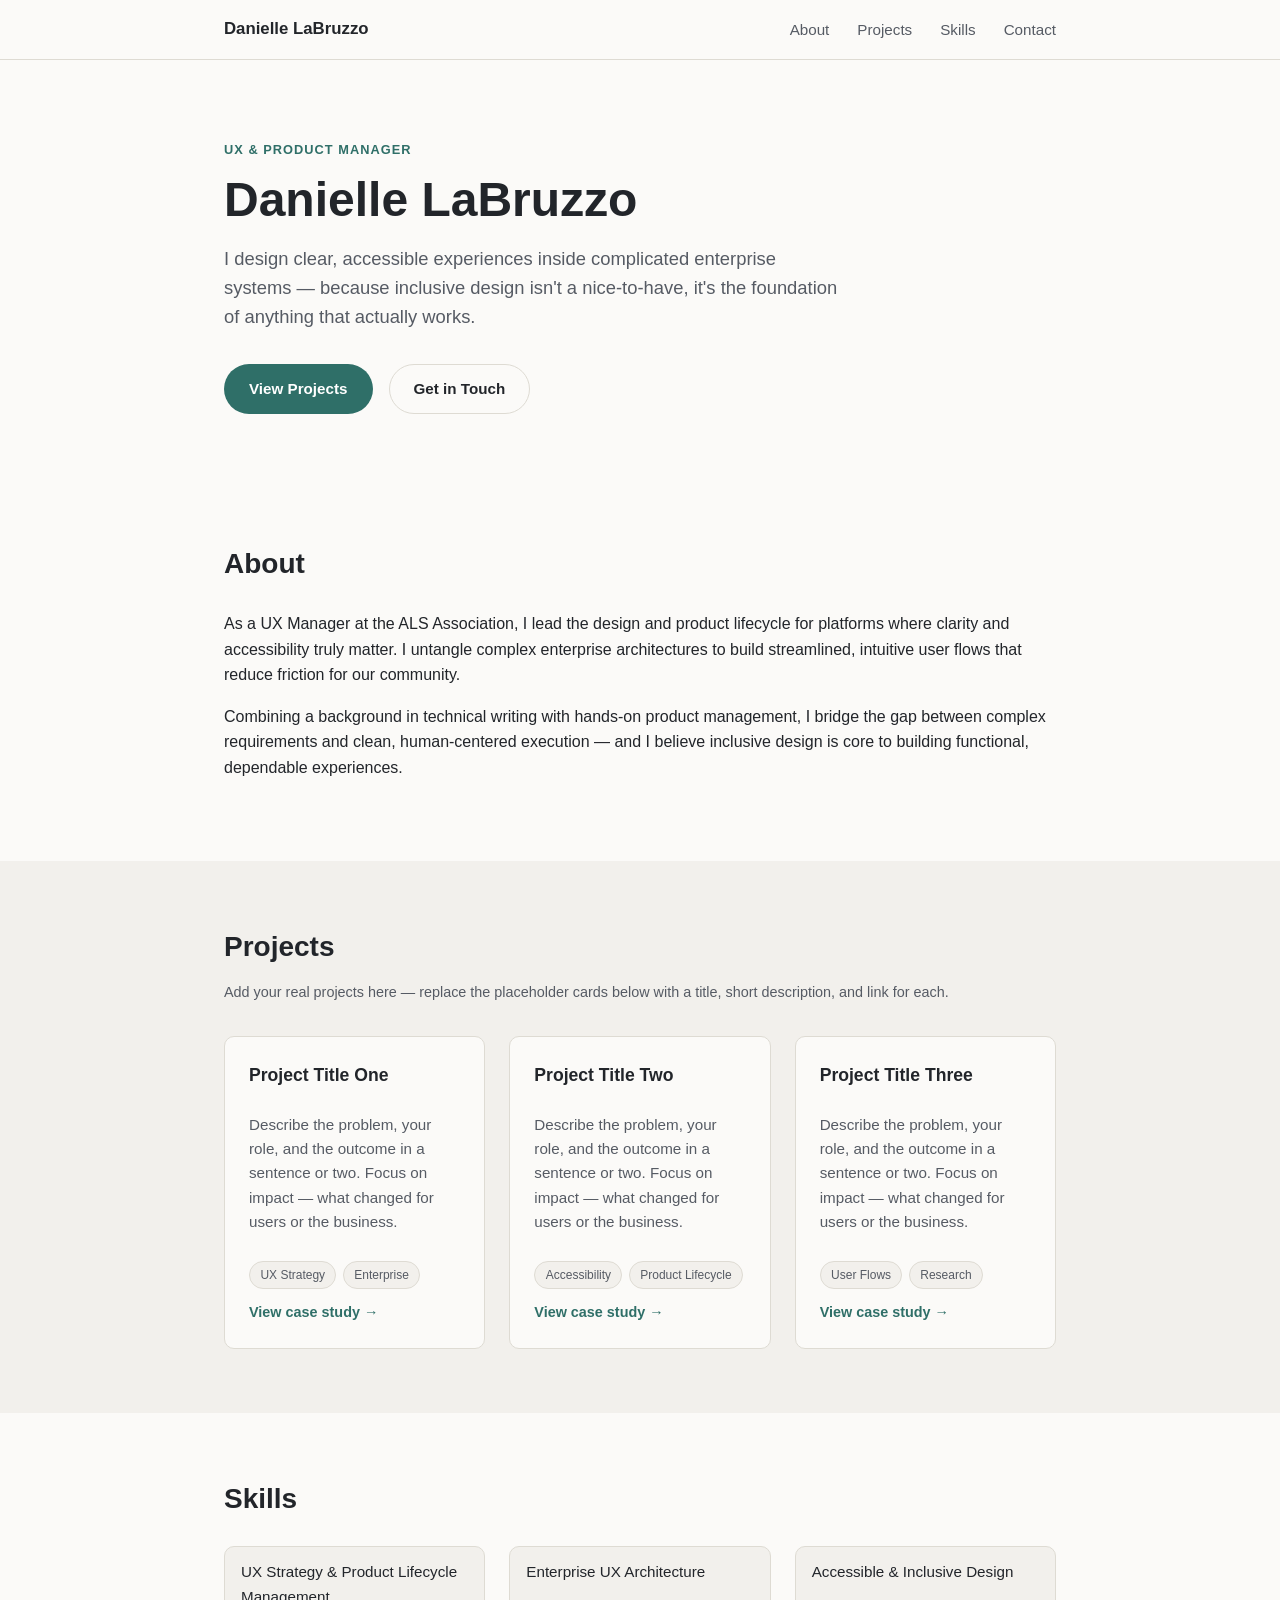
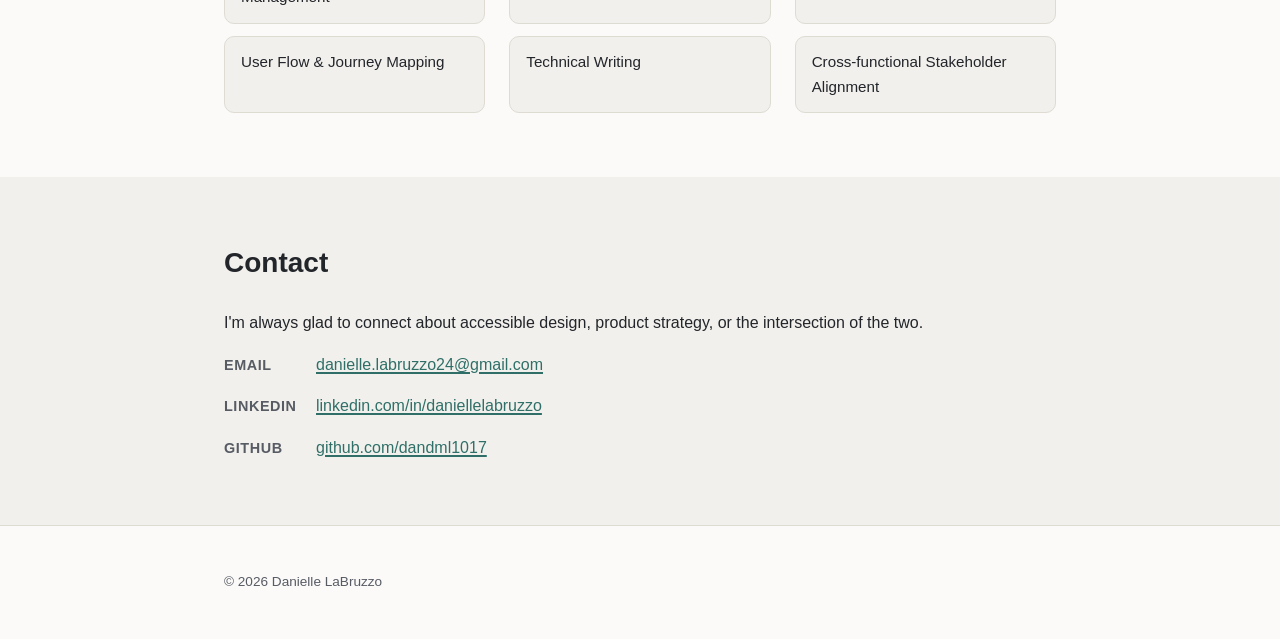
==== index.html @ be2c9fad "Add files via upload" ====
<!DOCTYPE html>
<html lang="en">
<head>
<meta charset="UTF-8">
<meta name="viewport" content="width=device-width, initial-scale=1.0">
<title>Danielle LaBruzzo — UX & Product Manager</title>
<meta name="description" content="Danielle LaBruzzo is a UX and Product Manager specializing in accessible, human-centered design for complex enterprise platforms.">
<link rel="icon" href="data:,">
<link rel="stylesheet" href="styles.css">
</head>
<body>
<a class="skip-link" href="#main">Skip to main content</a>

<header class="site-header">
  <div class="wrap">
    <a class="brand" href="#top">Danielle LaBruzzo</a>
    <nav aria-label="Primary">
      <button class="nav-toggle" aria-expanded="false" aria-controls="nav-menu">
        <span class="sr-only">Menu</span>
        <span aria-hidden="true">☰</span>
      </button>
      <ul id="nav-menu" class="nav-menu">
        <li><a href="#about">About</a></li>
        <li><a href="#projects">Projects</a></li>
        <li><a href="#skills">Skills</a></li>
        <li><a href="#contact">Contact</a></li>
      </ul>
    </nav>
  </div>
</header>

<main id="main">

  <section id="top" class="hero">
    <div class="wrap">
      <p class="eyebrow">UX &amp; Product Manager</p>
      <h1>Danielle LaBruzzo</h1>
      <p class="hero-lede">I design clear, accessible experiences inside complicated enterprise systems — because inclusive design isn't a nice-to-have, it's the foundation of anything that actually works.</p>
      <div class="hero-actions">
        <a class="btn btn-primary" href="#projects">View Projects</a>
        <a class="btn btn-secondary" href="#contact">Get in Touch</a>
      </div>
    </div>
  </section>

  <section id="about" class="section">
    <div class="wrap">
      <h2>About</h2>
      <p>As a UX Manager at the ALS Association, I lead the design and product lifecycle for platforms where clarity and accessibility truly matter. I untangle complex enterprise architectures to build streamlined, intuitive user flows that reduce friction for our community.</p>
      <p>Combining a background in technical writing with hands-on product management, I bridge the gap between complex requirements and clean, human-centered execution — and I believe inclusive design is core to building functional, dependable experiences.</p>
    </div>
  </section>

  <section id="projects" class="section section-alt">
    <div class="wrap">
      <h2>Projects</h2>
      <p class="section-note">Add your real projects here — replace the placeholder cards below with a title, short description, and link for each.</p>
      <div class="card-grid">

        <article class="card">
          <h3>Project Title One</h3>
          <p>Describe the problem, your role, and the outcome in a sentence or two. Focus on impact — what changed for users or the business.</p>
          <div class="card-tags">
            <span class="tag">UX Strategy</span>
            <span class="tag">Enterprise</span>
          </div>
          <a class="card-link" href="#">View case study →</a>
        </article>

        <article class="card">
          <h3>Project Title Two</h3>
          <p>Describe the problem, your role, and the outcome in a sentence or two. Focus on impact — what changed for users or the business.</p>
          <div class="card-tags">
            <span class="tag">Accessibility</span>
            <span class="tag">Product Lifecycle</span>
          </div>
          <a class="card-link" href="#">View case study →</a>
        </article>

        <article class="card">
          <h3>Project Title Three</h3>
          <p>Describe the problem, your role, and the outcome in a sentence or two. Focus on impact — what changed for users or the business.</p>
          <div class="card-tags">
            <span class="tag">User Flows</span>
            <span class="tag">Research</span>
          </div>
          <a class="card-link" href="#">View case study →</a>
        </article>

      </div>
    </div>
  </section>

  <section id="skills" class="section">
    <div class="wrap">
      <h2>Skills</h2>
      <ul class="skills-list">
        <li>UX Strategy &amp; Product Lifecycle Management</li>
        <li>Enterprise UX Architecture</li>
        <li>Accessible &amp; Inclusive Design</li>
        <li>User Flow &amp; Journey Mapping</li>
        <li>Technical Writing</li>
        <li>Cross-functional Stakeholder Alignment</li>
      </ul>
    </div>
  </section>

  <section id="contact" class="section section-alt">
    <div class="wrap">
      <h2>Contact</h2>
      <p>I'm always glad to connect about accessible design, product strategy, or the intersection of the two.</p>
      <ul class="contact-list">
        <li>
          <span class="contact-label">Email</span>
          <a href="mailto:danielle.labruzzo24@gmail.com">danielle.labruzzo24@gmail.com</a>
        </li>
        <li>
          <span class="contact-label">LinkedIn</span>
          <a href="https://www.linkedin.com/in/daniellelabruzzo" target="_blank" rel="noopener noreferrer">linkedin.com/in/daniellelabruzzo</a>
        </li>
        <li>
          <span class="contact-label">GitHub</span>
          <a href="https://github.com/dandml1017" target="_blank" rel="noopener noreferrer">github.com/dandml1017</a>
        </li>
      </ul>
    </div>
  </section>

</main>

<footer class="site-footer">
  <div class="wrap">
    <p>&copy; <span id="year"></span> Danielle LaBruzzo</p>
  </div>
</footer>

<script src="script.js"></script>
</body>
</html>
---- styles.css ----
:root {
  --bg: #fbfaf8;
  --bg-alt: #f2f0ec;
  --text: #22252a;
  --text-muted: #565b64;
  --accent: #2f6f68;
  --accent-contrast: #ffffff;
  --border: #dedbd3;
  --max-width: 880px;
  --radius: 10px;
  --focus-ring: #2f6f68;
}

@media (prefers-color-scheme: dark) {
  :root {
    --bg: #14161a;
    --bg-alt: #1b1e23;
    --text: #ecebe8;
    --text-muted: #a9adb4;
    --accent: #6fbfb3;
    --accent-contrast: #0c1210;
    --border: #2c2f35;
    --focus-ring: #6fbfb3;
  }
}

* { box-sizing: border-box; }

html { scroll-behavior: smooth; }

body {
  margin: 0;
  background: var(--bg);
  color: var(--text);
  font-family: -apple-system, BlinkMacSystemFont, "Segoe UI", Roboto, Helvetica, Arial, sans-serif;
  line-height: 1.6;
  -webkit-font-smoothing: antialiased;
}

.wrap {
  max-width: var(--max-width);
  margin: 0 auto;
  padding: 0 1.5rem;
}

.sr-only {
  position: absolute;
  width: 1px; height: 1px;
  padding: 0; margin: -1px;
  overflow: hidden;
  clip: rect(0,0,0,0);
  white-space: nowrap;
  border: 0;
}

.skip-link {
  position: absolute;
  left: -9999px;
  top: 0;
  background: var(--accent);
  color: var(--accent-contrast);
  padding: 0.75rem 1.25rem;
  z-index: 100;
  border-radius: 0 0 6px 0;
}
.skip-link:focus {
  left: 0;
}

a {
  color: var(--accent);
  text-decoration-thickness: 1.5px;
  text-underline-offset: 2px;
}

a:focus-visible,
button:focus-visible {
  outline: 3px solid var(--focus-ring);
  outline-offset: 2px;
}

/* Header */
.site-header {
  border-bottom: 1px solid var(--border);
  position: sticky;
  top: 0;
  background: var(--bg);
  z-index: 10;
}

.site-header .wrap {
  display: flex;
  align-items: center;
  justify-content: space-between;
  padding-top: 1rem;
  padding-bottom: 1rem;
}

.brand {
  font-weight: 700;
  font-size: 1.05rem;
  color: var(--text);
  text-decoration: none;
}

nav[aria-label="Primary"] {
  display: flex;
  align-items: center;
}

.nav-menu {
  list-style: none;
  display: flex;
  gap: 1.75rem;
  margin: 0;
  padding: 0;
}

.nav-menu a {
  color: var(--text-muted);
  text-decoration: none;
  font-size: 0.95rem;
}

.nav-menu a:hover,
.nav-menu a:focus-visible {
  color: var(--accent);
}

.nav-toggle {
  display: none;
  background: none;
  border: 1px solid var(--border);
  border-radius: 6px;
  font-size: 1.1rem;
  padding: 0.4rem 0.6rem;
  color: var(--text);
  cursor: pointer;
}

/* Hero */
.hero {
  padding: 5rem 0 4rem;
}

.eyebrow {
  text-transform: uppercase;
  letter-spacing: 0.08em;
  font-size: 0.8rem;
  color: var(--accent);
  font-weight: 600;
  margin: 0 0 0.75rem;
}

.hero h1 {
  font-size: clamp(2rem, 5vw, 3rem);
  margin: 0 0 1rem;
  line-height: 1.15;
}

.hero-lede {
  font-size: 1.15rem;
  color: var(--text-muted);
  max-width: 60ch;
  margin: 0 0 2rem;
}

.hero-actions {
  display: flex;
  gap: 1rem;
  flex-wrap: wrap;
}

.btn {
  display: inline-block;
  padding: 0.75rem 1.5rem;
  border-radius: 999px;
  font-weight: 600;
  text-decoration: none;
  font-size: 0.95rem;
  border: 1px solid transparent;
}

.btn-primary {
  background: var(--accent);
  color: var(--accent-contrast);
}

.btn-secondary {
  border-color: var(--border);
  color: var(--text);
}

.btn:hover { opacity: 0.9; }

/* Sections */
.section {
  padding: 4rem 0;
}

.section-alt {
  background: var(--bg-alt);
}

.section h2 {
  font-size: 1.75rem;
  margin: 0 0 1.5rem;
}

.section-note {
  color: var(--text-muted);
  font-size: 0.9rem;
  margin-top: -0.75rem;
  margin-bottom: 2rem;
}

/* Projects */
.card-grid {
  display: grid;
  grid-template-columns: repeat(auto-fit, minmax(240px, 1fr));
  gap: 1.5rem;
}

.card {
  background: var(--bg);
  border: 1px solid var(--border);
  border-radius: var(--radius);
  padding: 1.5rem;
  display: flex;
  flex-direction: column;
}

.card h3 {
  margin: 0 0 0.5rem;
  font-size: 1.1rem;
}

.card p {
  color: var(--text-muted);
  font-size: 0.95rem;
  flex-grow: 1;
}

.card-tags {
  display: flex;
  flex-wrap: wrap;
  gap: 0.4rem;
  margin: 0.75rem 0;
}

.tag {
  font-size: 0.75rem;
  background: var(--bg-alt);
  border: 1px solid var(--border);
  border-radius: 999px;
  padding: 0.2rem 0.65rem;
  color: var(--text-muted);
}

.card-link {
  font-weight: 600;
  font-size: 0.9rem;
  text-decoration: none;
}

/* Skills */
.skills-list {
  list-style: none;
  margin: 0;
  padding: 0;
  display: grid;
  grid-template-columns: repeat(auto-fit, minmax(220px, 1fr));
  gap: 0.75rem 1.5rem;
}

.skills-list li {
  padding: 0.85rem 1rem;
  background: var(--bg-alt);
  border: 1px solid var(--border);
  border-radius: var(--radius);
  font-size: 0.95rem;
}

/* Contact */
.contact-list {
  list-style: none;
  margin: 0;
  padding: 0;
  display: flex;
  flex-direction: column;
  gap: 1rem;
}

.contact-list li {
  display: flex;
  gap: 0.75rem;
  align-items: baseline;
  flex-wrap: wrap;
}

.contact-label {
  font-weight: 600;
  min-width: 80px;
  color: var(--text-muted);
  font-size: 0.9rem;
  text-transform: uppercase;
  letter-spacing: 0.04em;
}

/* Footer */
.site-footer {
  border-top: 1px solid var(--border);
  padding: 2rem 0;
  color: var(--text-muted);
  font-size: 0.85rem;
}

/* Mobile nav */
@media (max-width: 640px) {
  .nav-toggle {
    display: inline-block;
  }

  .nav-menu {
    position: absolute;
    top: 100%;
    left: 0;
    right: 0;
    flex-direction: column;
    background: var(--bg);
    border-bottom: 1px solid var(--border);
    padding: 1rem 1.5rem;
    gap: 1rem;
    display: none;
  }

  .nav-menu.open {
    display: flex;
  }

  .site-header .wrap {
    position: relative;
  }
}

@media (prefers-reduced-motion: reduce) {
  html { scroll-behavior: auto; }
}
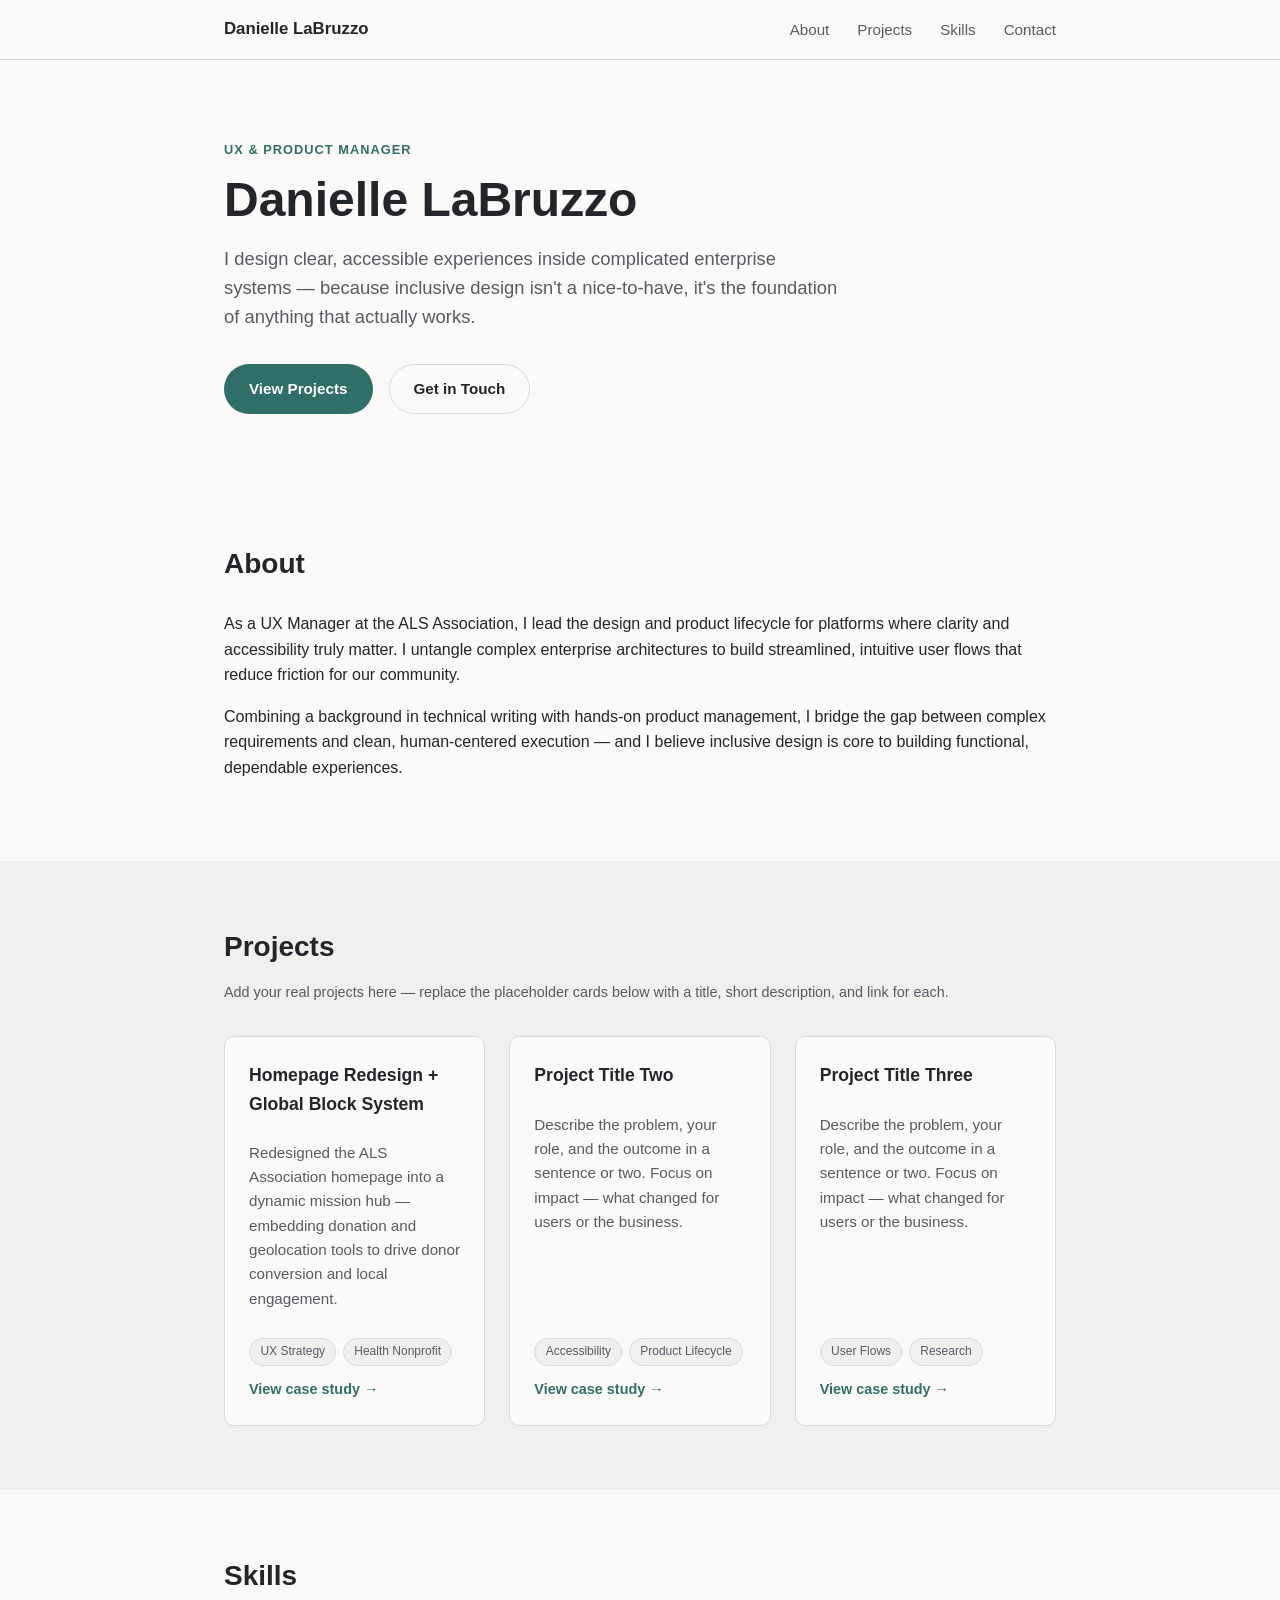
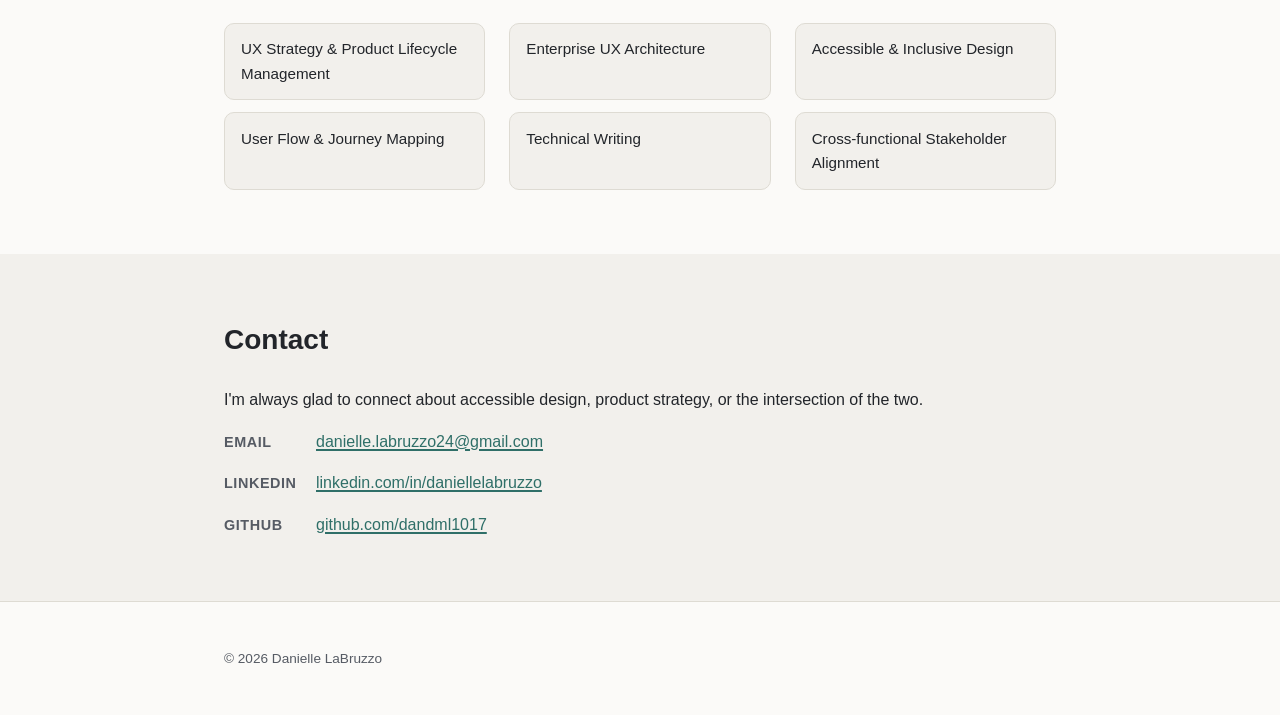
==== commit d51eb13a: "Add files via upload" ====
--- a/index.html
+++ b/index.html
@@ -58,13 +58,13 @@
       <div class="card-grid">
 
         <article class="card">
-          <h3>Project Title One</h3>
-          <p>Describe the problem, your role, and the outcome in a sentence or two. Focus on impact — what changed for users or the business.</p>
+          <h3>Homepage Redesign + Global Block System</h3>
+          <p>Redesigned the ALS Association homepage into a dynamic mission hub — embedding donation and geolocation tools to drive donor conversion and local engagement.</p>
           <div class="card-tags">
             <span class="tag">UX Strategy</span>
-            <span class="tag">Enterprise</span>
+            <span class="tag">Health Nonprofit</span>
           </div>
-          <a class="card-link" href="#">View case study →</a>
+          <a class="card-link" href="projects/homepage-redesign.html">View case study →</a>
         </article>
 
         <article class="card">
--- a/styles.css
+++ b/styles.css
@@ -346,3 +346,135 @@
 @media (prefers-reduced-motion: reduce) {
   html { scroll-behavior: auto; }
 }
+
+/* Case study pages */
+.back-link {
+  display: inline-block;
+  font-size: 0.9rem;
+  font-weight: 600;
+  text-decoration: none;
+  margin-bottom: 1.5rem;
+}
+
+.case-hero {
+  padding-top: 3rem;
+}
+
+.case-footer {
+  text-align: center;
+}
+
+.meta-grid {
+  display: grid;
+  grid-template-columns: repeat(auto-fit, minmax(160px, 1fr));
+  gap: 1.25rem;
+  margin: 2rem 0;
+  padding: 1.5rem;
+  background: var(--bg-alt);
+  border: 1px solid var(--border);
+  border-radius: var(--radius);
+}
+
+.meta-grid dt {
+  font-size: 0.75rem;
+  text-transform: uppercase;
+  letter-spacing: 0.05em;
+  color: var(--text-muted);
+  margin-bottom: 0.25rem;
+}
+
+.meta-grid dd {
+  margin: 0;
+  font-weight: 600;
+}
+
+.lead-quote {
+  font-size: 1.2rem;
+  font-style: italic;
+  color: var(--text-muted);
+  border-left: 3px solid var(--accent);
+  padding-left: 1.25rem;
+  margin: 0 0 1.5rem;
+}
+
+.bullet-list {
+  padding-left: 1.25rem;
+  color: var(--text-muted);
+}
+
+.bullet-list li {
+  margin-bottom: 0.6rem;
+}
+
+.bullet-list.numbered {
+  list-style: decimal;
+}
+
+.image-placeholder {
+  margin: 2rem 0 0;
+}
+
+.image-placeholder-box {
+  display: flex;
+  align-items: center;
+  justify-content: center;
+  min-height: 200px;
+  background: var(--bg-alt);
+  border: 1px dashed var(--border);
+  border-radius: var(--radius);
+  color: var(--text-muted);
+  font-size: 0.9rem;
+}
+
+.image-placeholder figcaption {
+  font-size: 0.85rem;
+  color: var(--text-muted);
+  margin-top: 0.6rem;
+}
+
+.block-list {
+  list-style: none;
+  padding: 0;
+  margin: 2rem 0 0;
+  display: flex;
+  flex-direction: column;
+  gap: 2.5rem;
+}
+
+.block-list > li {
+  padding-top: 2rem;
+  border-top: 1px solid var(--border);
+}
+
+.block-list > li:first-child {
+  padding-top: 0;
+  border-top: none;
+}
+
+.block-list h3 {
+  margin: 0 0 0.5rem;
+}
+
+.table-scroll {
+  overflow-x: auto;
+}
+
+table {
+  width: 100%;
+  border-collapse: collapse;
+  margin-top: 0.5rem;
+}
+
+th, td {
+  text-align: left;
+  padding: 0.75rem 1rem;
+  border-bottom: 1px solid var(--border);
+  font-size: 0.95rem;
+}
+
+th {
+  font-size: 0.8rem;
+  text-transform: uppercase;
+  letter-spacing: 0.04em;
+  color: var(--text-muted);
+}
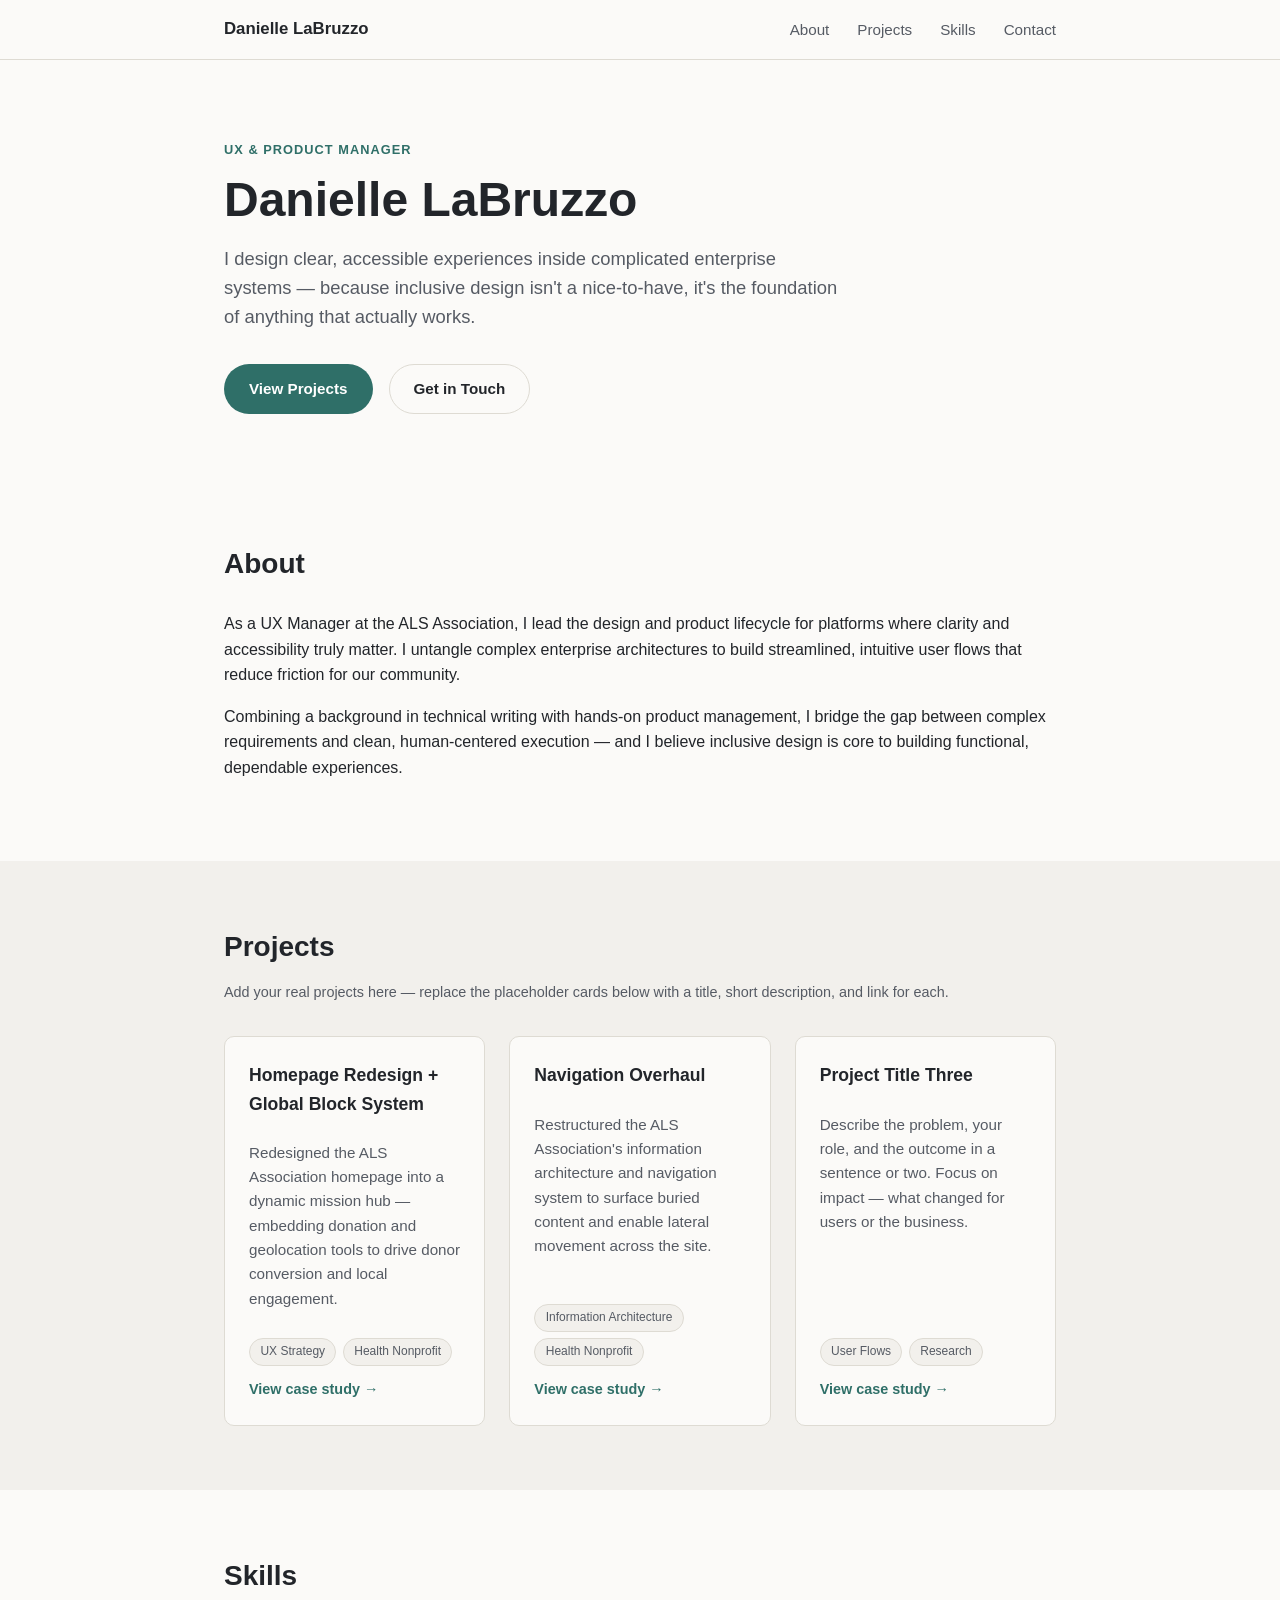
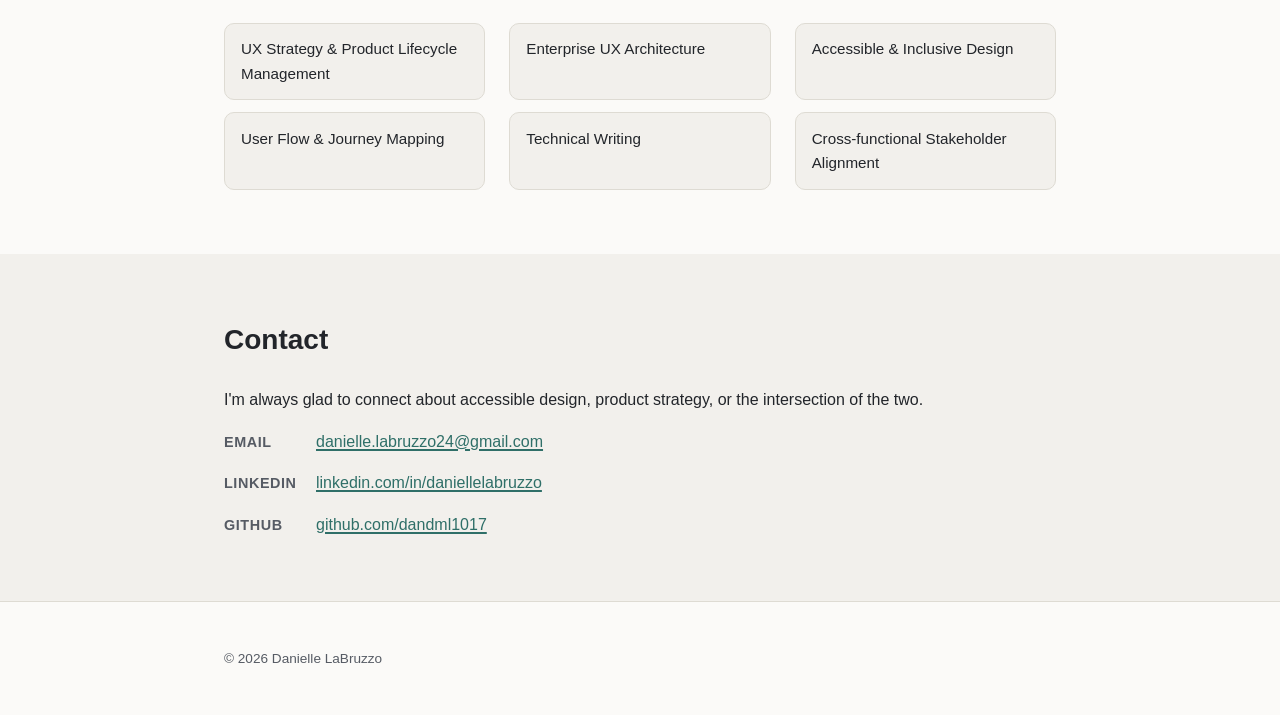
==== commit a81154c8: "Add files via upload" ====
--- a/index.html
+++ b/index.html
@@ -68,13 +68,13 @@
         </article>
 
         <article class="card">
-          <h3>Project Title Two</h3>
-          <p>Describe the problem, your role, and the outcome in a sentence or two. Focus on impact — what changed for users or the business.</p>
+          <h3>Navigation Overhaul</h3>
+          <p>Restructured the ALS Association's information architecture and navigation system to surface buried content and enable lateral movement across the site.</p>
           <div class="card-tags">
-            <span class="tag">Accessibility</span>
-            <span class="tag">Product Lifecycle</span>
+            <span class="tag">Information Architecture</span>
+            <span class="tag">Health Nonprofit</span>
           </div>
-          <a class="card-link" href="#">View case study →</a>
+          <a class="card-link" href="projects/navigation-overhaul.html">View case study →</a>
         </article>
 
         <article class="card">
--- a/styles.css
+++ b/styles.css
@@ -410,6 +410,22 @@
   list-style: decimal;
 }
 
+.todo-note {
+  border: 1px dashed var(--border);
+  background: var(--bg-alt);
+  padding: 0.75rem 1rem;
+  border-radius: var(--radius);
+  color: var(--text-muted);
+  font-size: 0.9rem;
+  font-style: italic;
+  margin: 0.75rem 0 1.25rem;
+}
+
+.todo-note strong {
+  font-style: normal;
+  color: var(--accent);
+}
+
 .image-placeholder {
   margin: 2rem 0 0;
 }
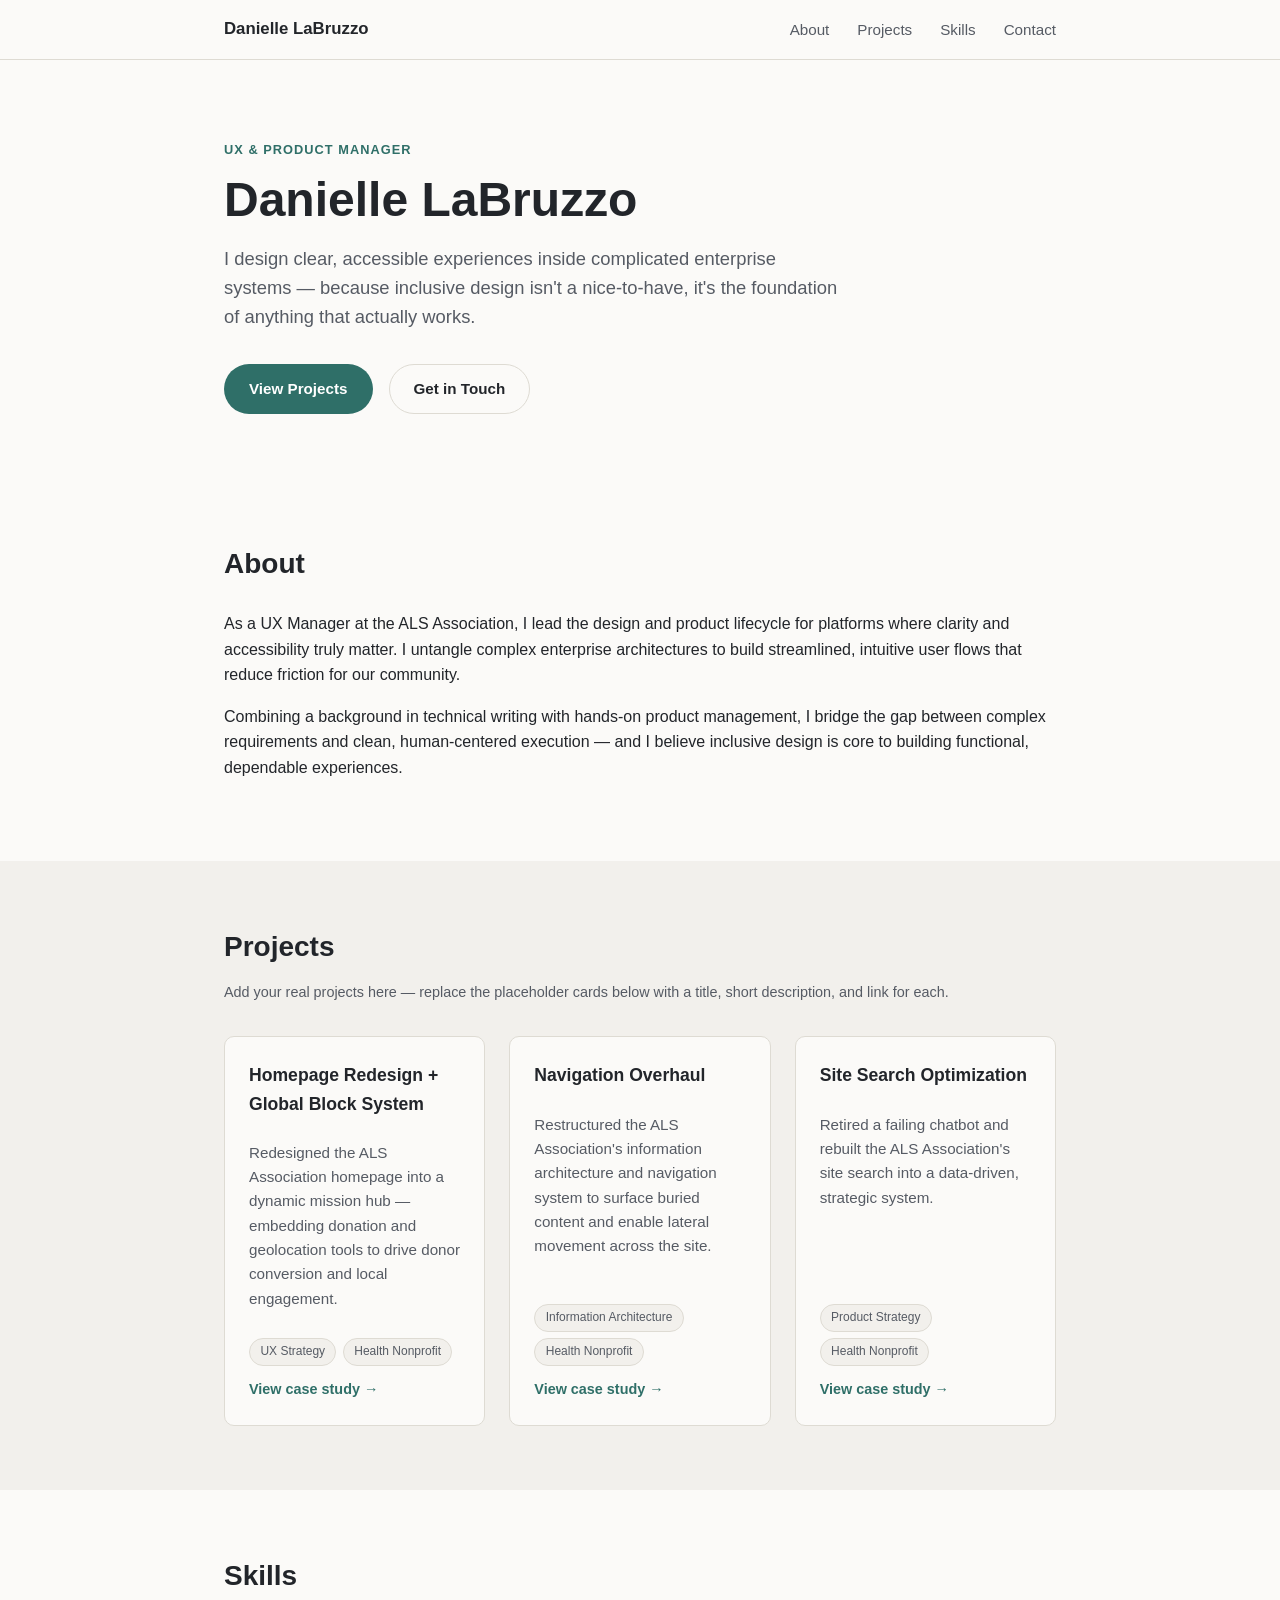
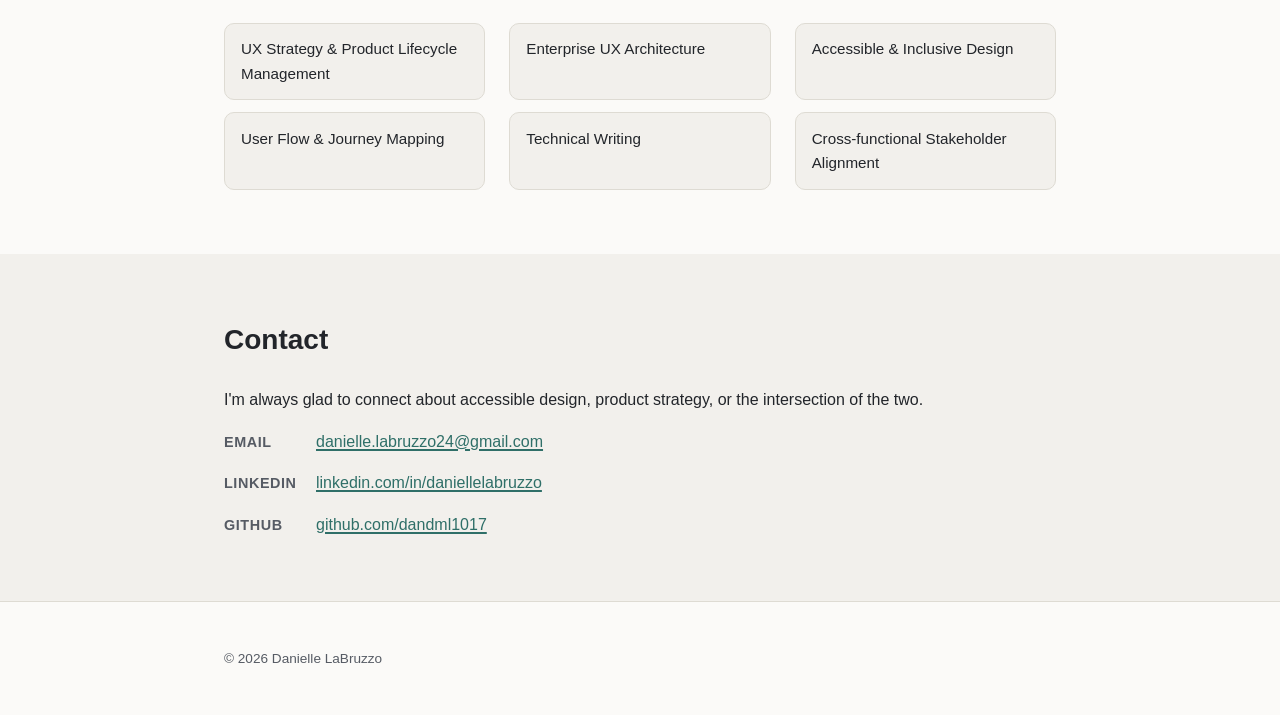
==== commit 303f813b: "Add files via upload" ====
--- a/index.html
+++ b/index.html
@@ -78,13 +78,13 @@
         </article>
 
         <article class="card">
-          <h3>Project Title Three</h3>
-          <p>Describe the problem, your role, and the outcome in a sentence or two. Focus on impact — what changed for users or the business.</p>
+          <h3>Site Search Optimization</h3>
+          <p>Retired a failing chatbot and rebuilt the ALS Association's site search into a data-driven, strategic system.</p>
           <div class="card-tags">
-            <span class="tag">User Flows</span>
-            <span class="tag">Research</span>
+            <span class="tag">Product Strategy</span>
+            <span class="tag">Health Nonprofit</span>
           </div>
-          <a class="card-link" href="#">View case study →</a>
+          <a class="card-link" href="projects/search-optimization.html">View case study →</a>
         </article>
 
       </div>
